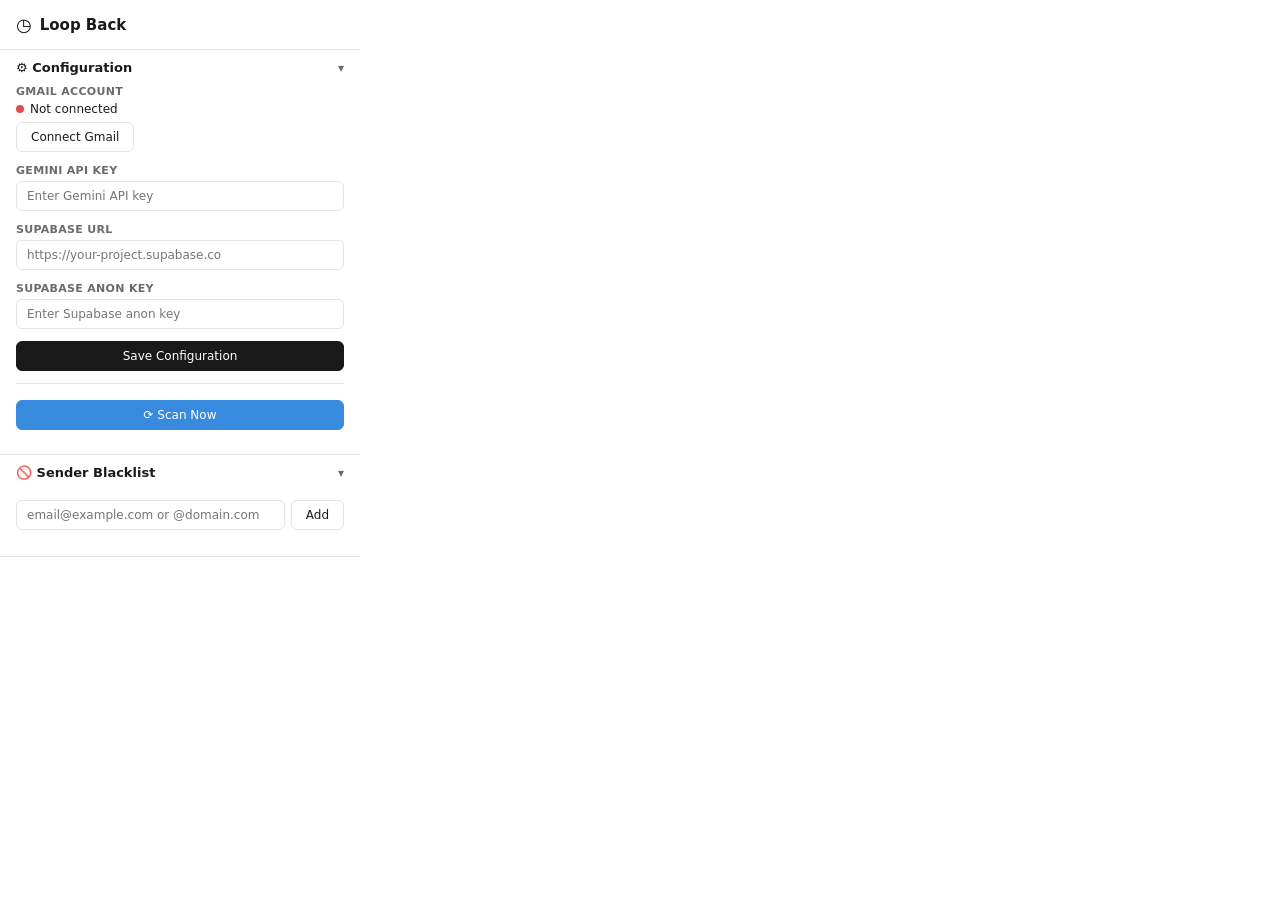
==== pipeline-tracker/popup/popup.html @ 7dc00179 "Inital commit" ====
<!DOCTYPE html>
<html>
<head>
  <meta charset="utf-8">
  <link rel="stylesheet" href="popup.css">
</head>
<body>
  <div class="popup">
    <div class="popup-header">
      <span class="popup-icon">◷</span>
      <span class="popup-title">Loop Back</span>
    </div>

    <!-- Configuration Section -->
    <div class="popup-section">
      <div class="popup-section-header" data-section="config">
        <span>⚙ Configuration</span>
        <span class="popup-toggle">▾</span>
      </div>
      <div class="popup-section-body" id="config-section">
        <div class="popup-field">
          <label>Gmail Account</label>
          <div id="gmail-status" class="popup-status">
            <span class="popup-status-dot popup-status-dot--disconnected"></span>
            <span id="gmail-email">Not connected</span>
          </div>
          <button id="gmail-connect" class="popup-btn popup-btn--secondary">Connect Gmail</button>
        </div>

        <div class="popup-field">
          <label>Gemini API Key</label>
          <input type="password" id="gemini-key" class="popup-input" placeholder="Enter Gemini API key">
        </div>

        <div class="popup-field">
          <label>Supabase URL</label>
          <input type="text" id="supabase-url" class="popup-input" placeholder="https://your-project.supabase.co">
        </div>

        <div class="popup-field">
          <label>Supabase Anon Key</label>
          <input type="password" id="supabase-key" class="popup-input" placeholder="Enter Supabase anon key">
        </div>

        <button id="save-config" class="popup-btn popup-btn--primary">Save Configuration</button>

        <div class="popup-divider"></div>

        <button id="scan-now" class="popup-btn popup-btn--action">⟳ Scan Now</button>

        <div id="stats" class="popup-stats"></div>
      </div>
    </div>

    <!-- Sender Blacklist Section -->
    <div class="popup-section">
      <div class="popup-section-header" data-section="blacklist">
        <span>🚫 Sender Blacklist</span>
        <span class="popup-toggle">▾</span>
      </div>
      <div class="popup-section-body" id="blacklist-section">
        <div id="blacklist-count" class="popup-blacklist-count"></div>

        <div class="popup-blacklist-add">
          <input type="text" id="blacklist-input" class="popup-input" placeholder="email@example.com or @domain.com">
          <button id="blacklist-add-btn" class="popup-btn popup-btn--secondary">Add</button>
        </div>

        <div id="blacklist-list" class="popup-blacklist-list"></div>
      </div>
    </div>
  </div>

  <script src="popup.js"></script>
</body>
</html>
---- pipeline-tracker/popup/popup.css ----
* {
  box-sizing: border-box;
  margin: 0;
  padding: 0;
}

body {
  width: 360px;
  font-family: system-ui, -apple-system, sans-serif;
  font-size: 13px;
  color: #1A1A1A;
  background: #FFFFFF;
}

.popup {
  min-height: 200px;
}

.popup-header {
  display: flex;
  align-items: center;
  gap: 8px;
  padding: 14px 16px;
  border-bottom: 1px solid #E5E5E3;
}

.popup-icon {
  font-size: 18px;
}

.popup-title {
  font-weight: 700;
  font-size: 15px;
}

.popup-section {
  border-bottom: 1px solid #E5E5E3;
}

.popup-section-header {
  display: flex;
  justify-content: space-between;
  align-items: center;
  padding: 10px 16px;
  cursor: pointer;
  font-weight: 600;
  font-size: 13px;
  user-select: none;
}

.popup-section-header:hover {
  background: #F7F7F5;
}

.popup-toggle {
  font-size: 12px;
  color: #6B6B6B;
}

.popup-section-body {
  padding: 0 16px 16px;
}

.popup-section-body--collapsed {
  display: none;
}

.popup-field {
  margin-bottom: 12px;
}

.popup-field label {
  display: block;
  font-size: 11px;
  font-weight: 600;
  color: #6B6B6B;
  text-transform: uppercase;
  letter-spacing: 0.3px;
  margin-bottom: 4px;
}

.popup-input {
  width: 100%;
  padding: 7px 10px;
  border: 1px solid #E5E5E3;
  border-radius: 6px;
  font-size: 12px;
  font-family: inherit;
  outline: none;
  transition: border-color 0.15s;
}

.popup-input:focus {
  border-color: #378ADD;
}

.popup-btn {
  display: inline-flex;
  align-items: center;
  justify-content: center;
  padding: 7px 14px;
  border-radius: 6px;
  font-size: 12px;
  font-weight: 500;
  font-family: inherit;
  cursor: pointer;
  border: 1px solid #E5E5E3;
  transition: all 0.15s;
}

.popup-btn--primary {
  width: 100%;
  background: #1A1A1A;
  color: #FFFFFF;
  border-color: #1A1A1A;
}

.popup-btn--primary:hover {
  background: #333333;
}

.popup-btn--secondary {
  background: #FFFFFF;
  color: #1A1A1A;
}

.popup-btn--secondary:hover {
  background: #F7F7F5;
}

.popup-btn--action {
  width: 100%;
  background: #378ADD;
  color: #FFFFFF;
  border-color: #378ADD;
  margin-top: 4px;
}

.popup-btn--action:hover {
  background: #2A74C4;
}

.popup-btn:disabled {
  opacity: 0.5;
  cursor: not-allowed;
}

.popup-status {
  display: flex;
  align-items: center;
  gap: 6px;
  font-size: 12px;
  margin-bottom: 6px;
}

.popup-status-dot {
  width: 8px;
  height: 8px;
  border-radius: 50%;
}

.popup-status-dot--connected {
  background: #1D9E75;
}

.popup-status-dot--disconnected {
  background: #E24B4A;
}

.popup-divider {
  height: 1px;
  background: #E5E5E3;
  margin: 12px 0;
}

.popup-stats {
  margin-top: 8px;
  font-size: 12px;
  color: #6B6B6B;
  text-align: center;
}

.popup-stats strong {
  color: #1A1A1A;
}

/* Blacklist styles */

.popup-blacklist-count {
  font-size: 12px;
  color: #6B6B6B;
  margin-bottom: 10px;
}

.popup-blacklist-add {
  display: flex;
  gap: 6px;
  margin-bottom: 10px;
}

.popup-blacklist-add .popup-input {
  flex: 1;
}

.popup-blacklist-list {
  max-height: 250px;
  overflow-y: auto;
  display: flex;
  flex-direction: column;
  gap: 2px;
}

.popup-blacklist-entry {
  display: flex;
  justify-content: space-between;
  align-items: center;
  padding: 5px 8px;
  border-radius: 4px;
  font-size: 12px;
}

.popup-blacklist-entry:hover {
  background: #F7F7F5;
}

.popup-blacklist-entry-text {
  flex: 1;
  overflow: hidden;
  text-overflow: ellipsis;
  white-space: nowrap;
}

.popup-blacklist-domain-hint {
  color: #6B6B6B;
  font-size: 10px;
  margin-left: 4px;
}

.popup-blacklist-remove {
  background: none;
  border: none;
  color: #E24B4A;
  cursor: pointer;
  font-size: 14px;
  padding: 0 4px;
  line-height: 1;
  opacity: 0.5;
}

.popup-blacklist-remove:hover {
  opacity: 1;
}

.popup-blacklist-empty {
  font-size: 12px;
  color: #6B6B6B;
  text-align: center;
  padding: 12px;
}

.popup-blacklist-list::-webkit-scrollbar {
  width: 4px;
}

.popup-blacklist-list::-webkit-scrollbar-thumb {
  background: #E5E5E3;
  border-radius: 2px;
}
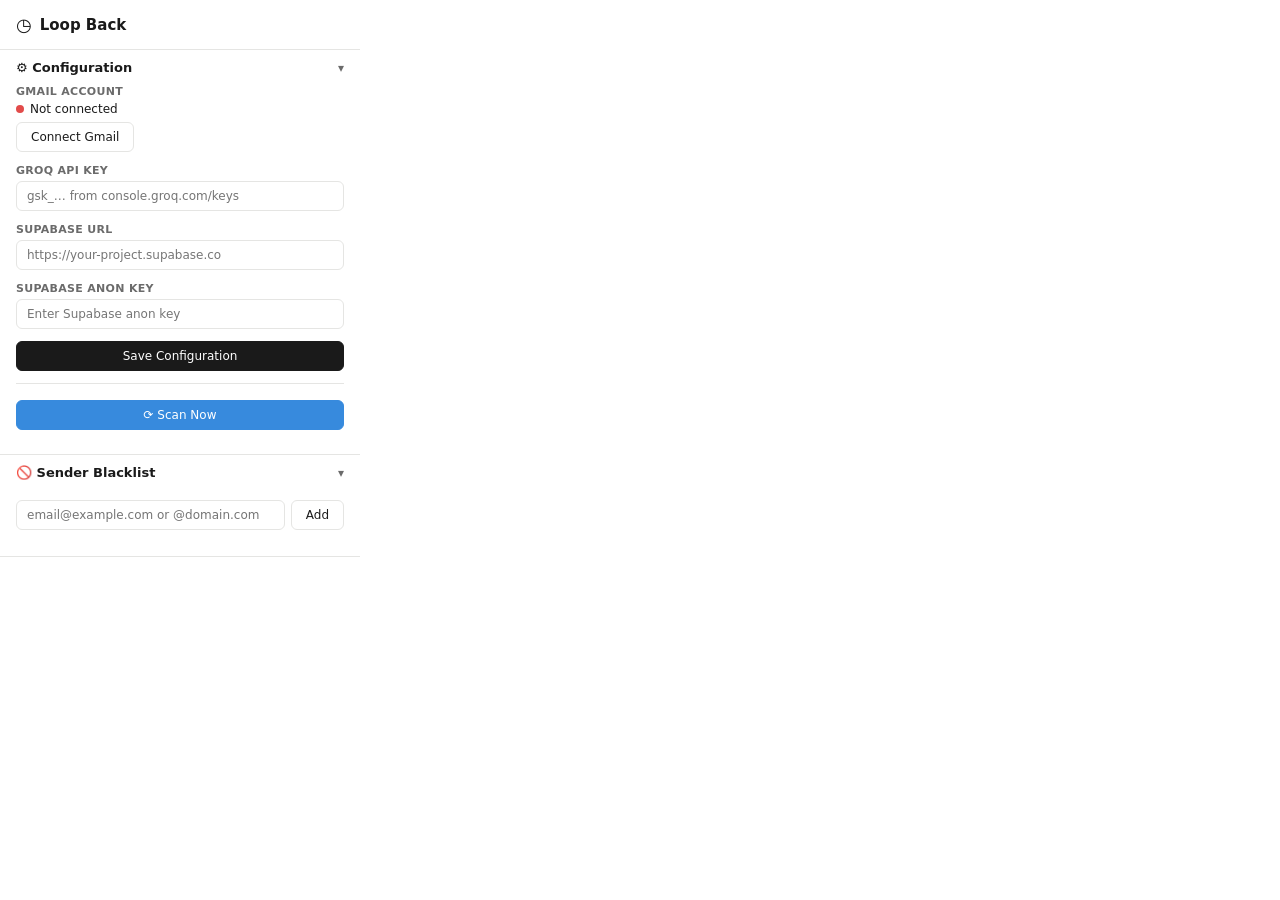
==== commit e60a0719: "mail sort fixed" ====
--- a/pipeline-tracker/popup/popup.html
+++ b/pipeline-tracker/popup/popup.html
@@ -28,8 +28,8 @@
         </div>
 
         <div class="popup-field">
-          <label>Gemini API Key</label>
-          <input type="password" id="gemini-key" class="popup-input" placeholder="Enter Gemini API key">
+          <label>Groq API Key</label>
+          <input type="password" id="groq-key" class="popup-input" placeholder="gsk_… from console.groq.com/keys">
         </div>
 
         <div class="popup-field">
@@ -47,6 +47,8 @@
         <div class="popup-divider"></div>
 
         <button id="scan-now" class="popup-btn popup-btn--action">⟳ Scan Now</button>
+
+        <div id="scan-status-box" class="popup-scan-status" style="display:none"></div>
 
         <div id="stats" class="popup-stats"></div>
       </div>
--- a/pipeline-tracker/popup/popup.css
+++ b/pipeline-tracker/popup/popup.css
@@ -171,6 +171,33 @@
   height: 1px;
   background: #E5E5E3;
   margin: 12px 0;
+}
+
+.popup-scan-status {
+  margin-top: 10px;
+  padding: 8px 10px;
+  border-radius: 6px;
+  font-size: 12px;
+  line-height: 1.4;
+  word-break: break-word;
+}
+
+.popup-scan-status--error {
+  background: #fef2f2;
+  color: #E24B4A;
+  border: 1px solid #fecaca;
+}
+
+.popup-scan-status--scanning {
+  background: #eff6ff;
+  color: #378ADD;
+  border: 1px solid #bfdbfe;
+}
+
+.popup-scan-status--ok {
+  background: #f0fdf4;
+  color: #1D9E75;
+  border: 1px solid #bbf7d0;
 }
 
 .popup-stats {
